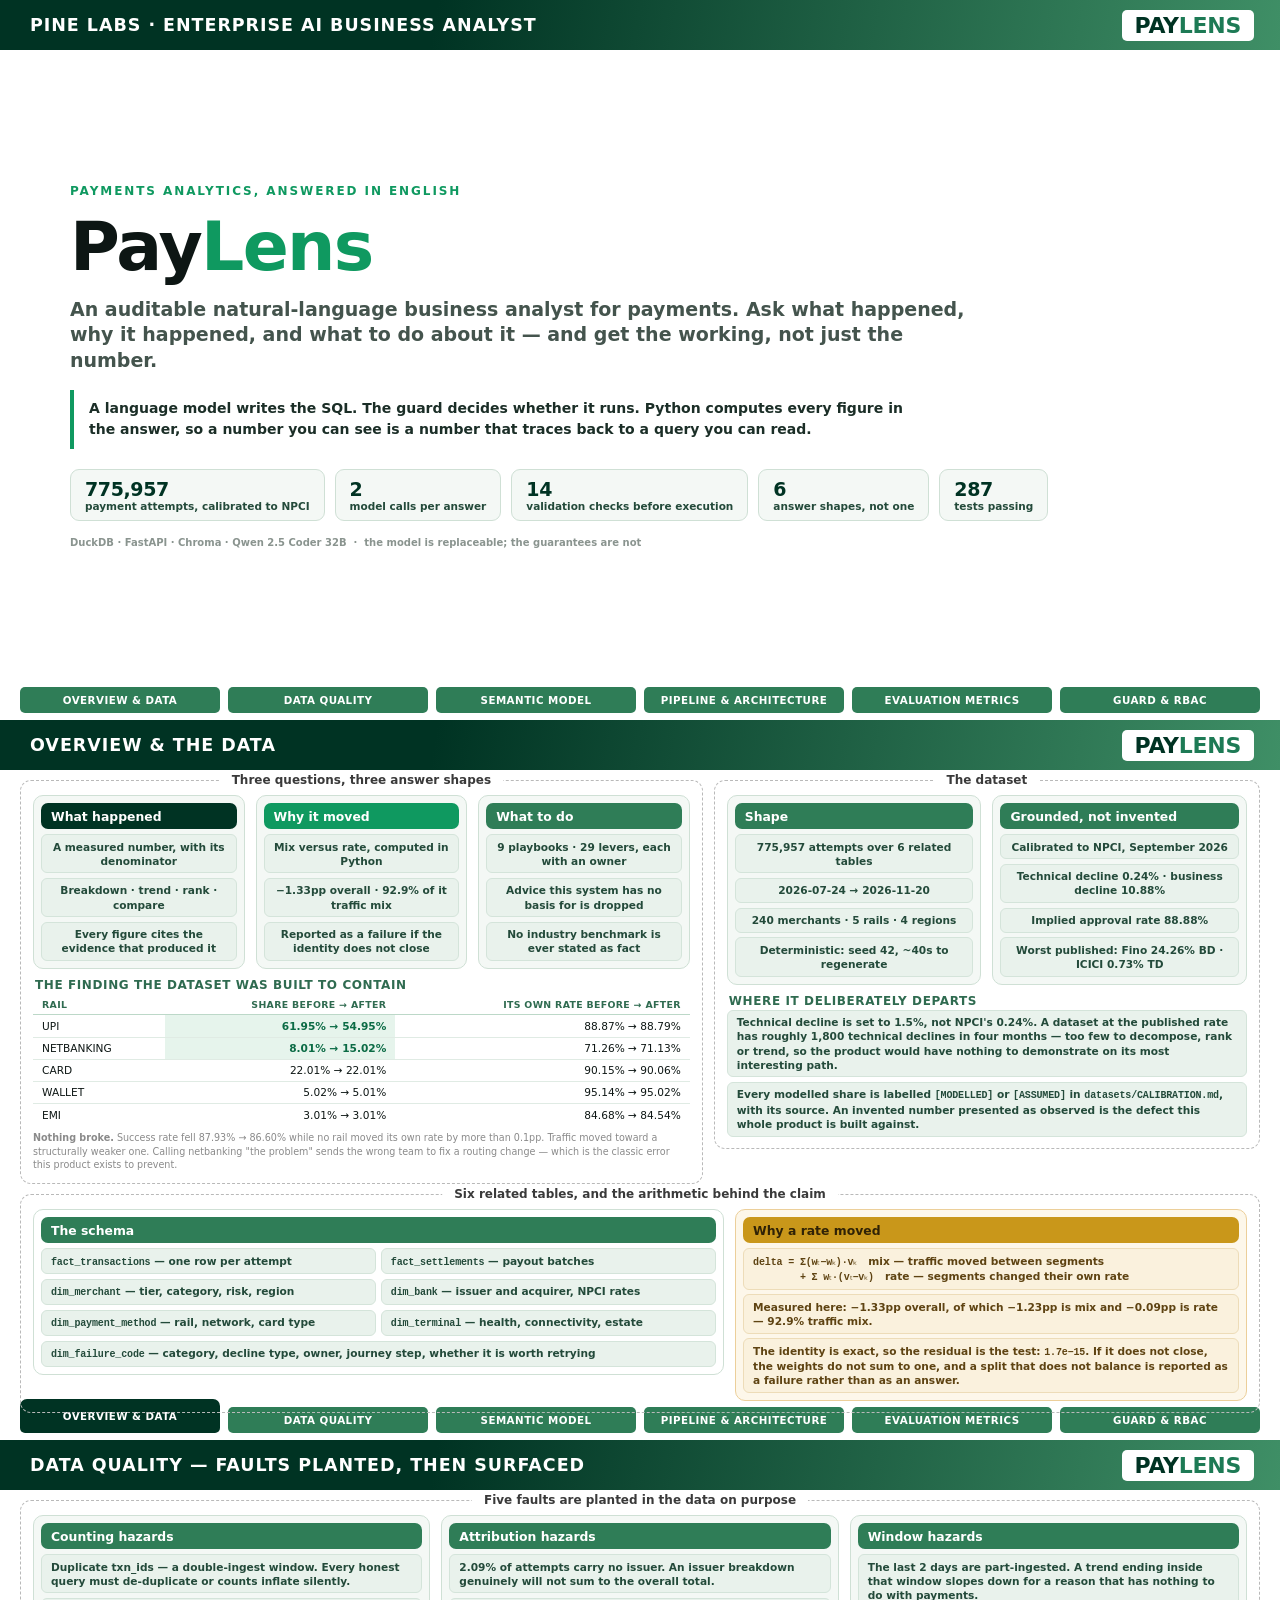
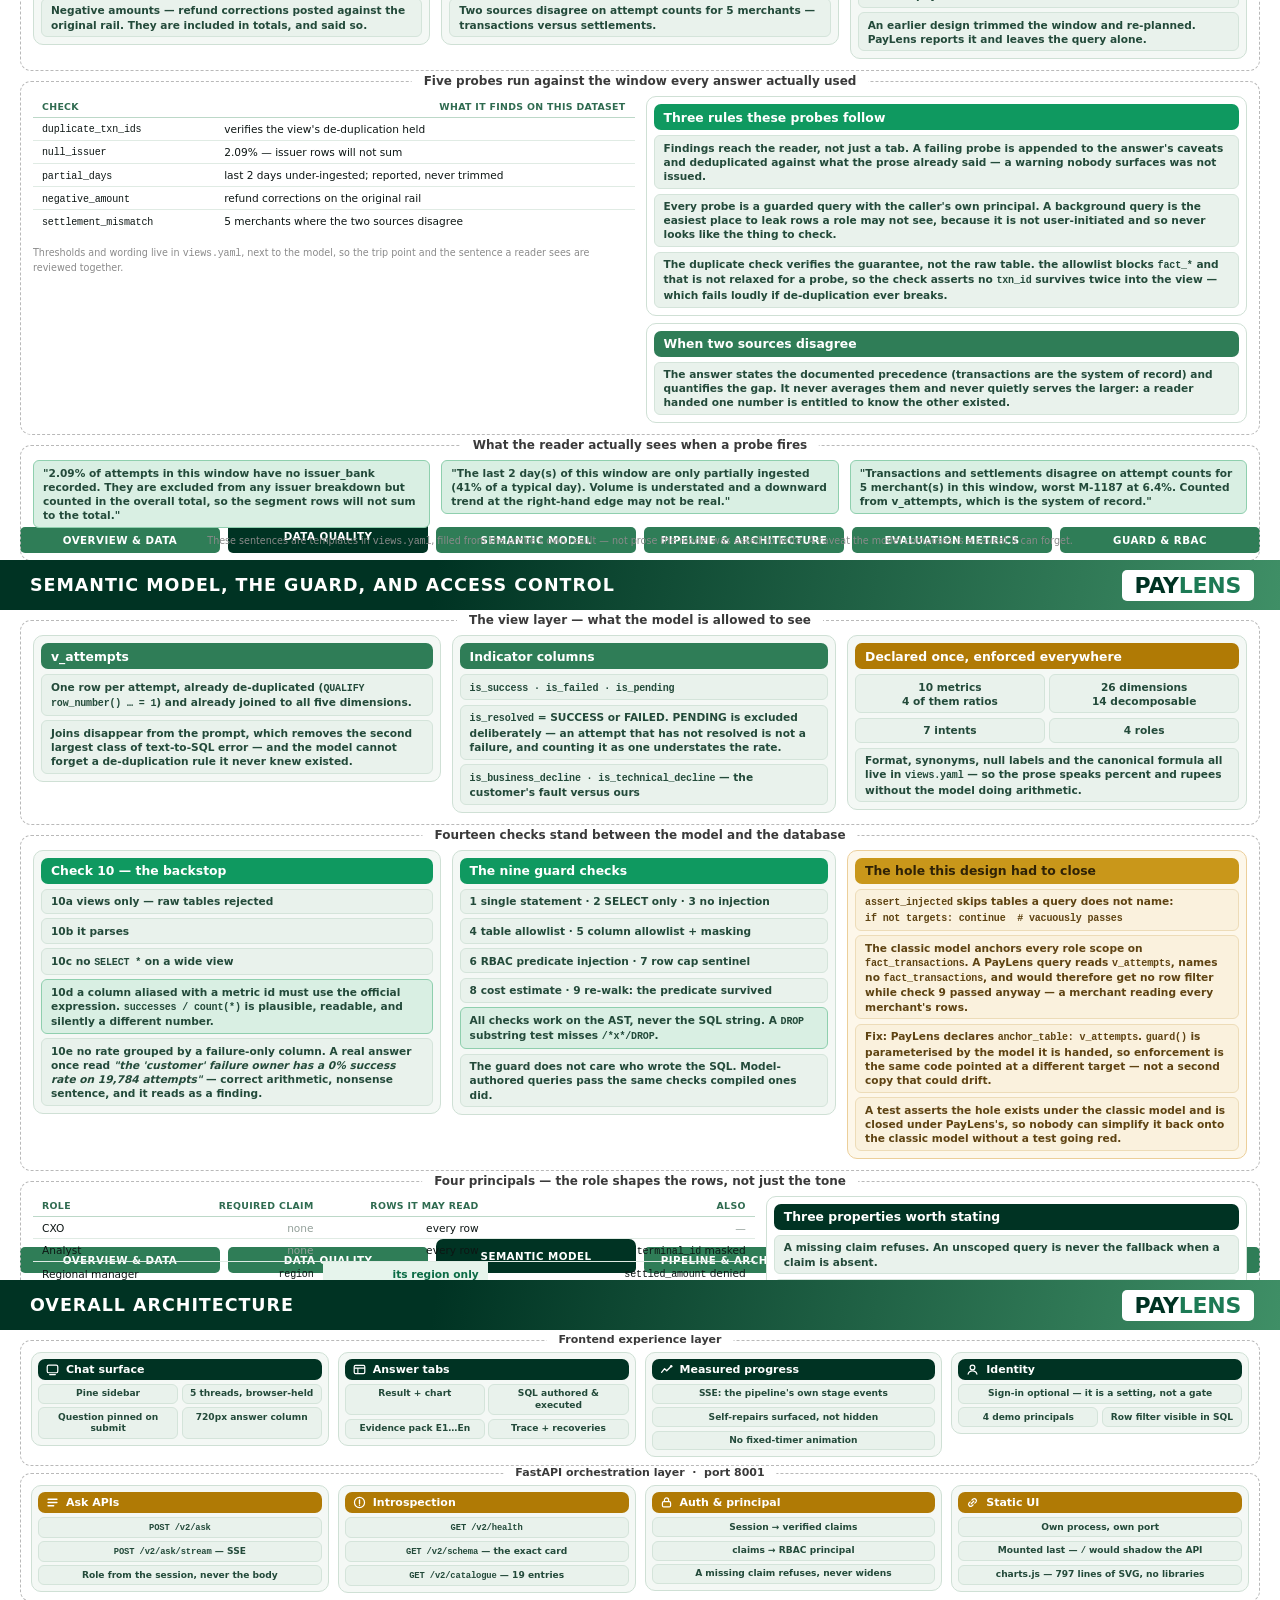
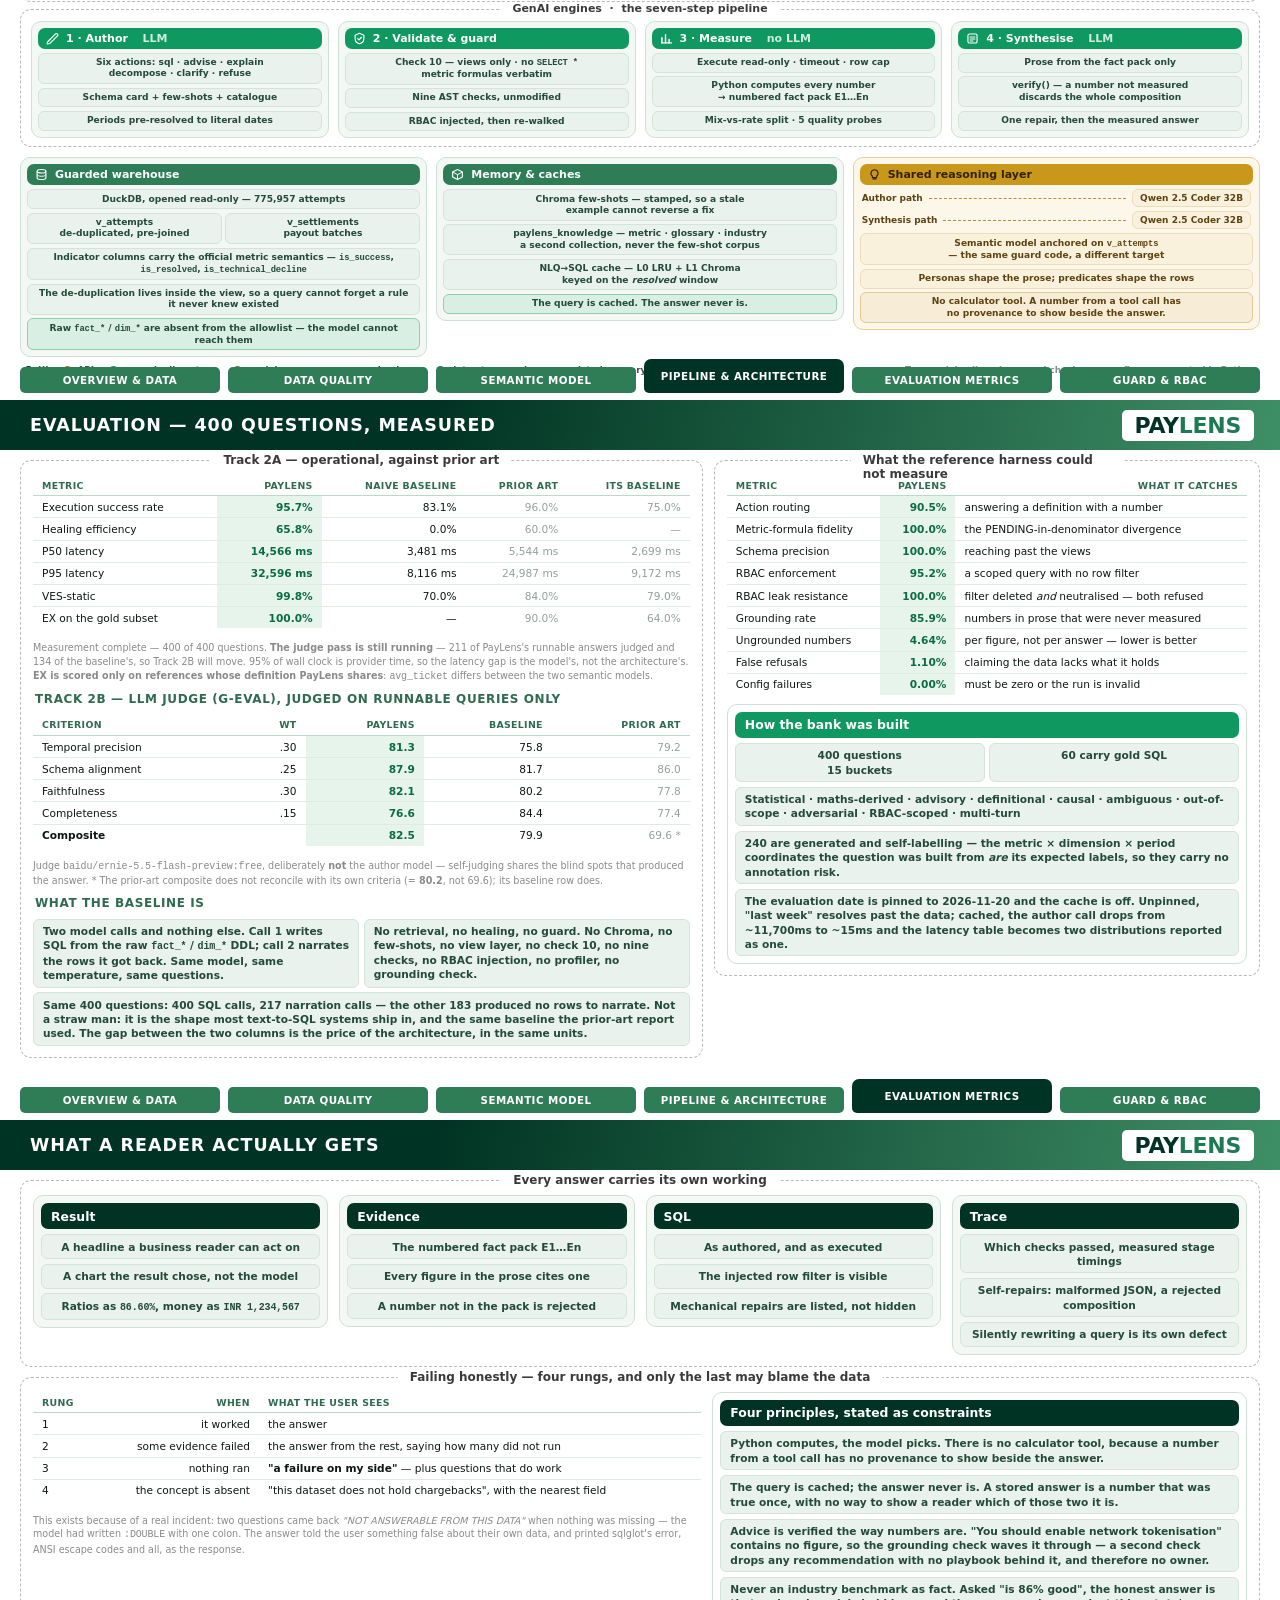
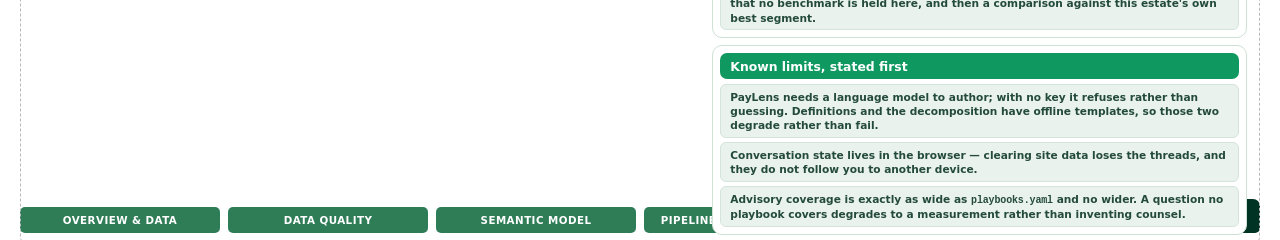
==== docs/paylens-deck.html @ e9bf4fc5 "PayLens: LLM-authored SQL over guarded views Replaces the compiled-plan engine with a pipeline where" ====
<!doctype html>
<html lang="en">
<head>
<meta charset="utf-8">
<title>PayLens</title>
<style>
@page { size: 13.333in 7.5in; margin: 0; }
/* Pine Labs house colours, taken from the product's own stylesheet:
   Pine Green #003323 and Mint #50D387 are the brand, everything else is paper.
   The amber stays as the one off-hue, exactly as it was, because the API tier
   and the reasoning layer need to read as different kinds of thing. */
:root{
  --ink:#0d1614; --hdr1:#003323; --hdr2:#3f8f66; --brand:#003323;
  --ui:#003323; --api:#b07a05; --stage:#0f9960; --model:#8a6a3d; --store:#2f7d57;
  --cardbg:#f4f8f5; --pillbg:#e9f2ec; --pillbg2:#faf1dd;
  --pine:#003323; --mint:#50d387; --deep:#0b6b45;
}
*{ box-sizing:border-box; margin:0; padding:0; }
body{ font-family:"Segoe UI Variable Display","Segoe UI",system-ui,
      "Helvetica Neue",Arial,sans-serif; color:var(--ink); background:#fff;
      -webkit-print-color-adjust:exact; print-color-adjust:exact; }
.page{ width:1280px; height:720px; overflow:hidden; position:relative;
       display:flex; flex-direction:column; page-break-after:always; }
.page:last-child{ page-break-after:auto; }

header{ height:50px; flex:0 0 50px; display:flex; align-items:center;
        justify-content:space-between; padding:0 26px 0 30px;
        background:linear-gradient(100deg,var(--hdr1) 0%,var(--hdr1) 34%,var(--hdr2) 100%); }
header h1{ font-size:17.5px; font-weight:800; letter-spacing:.055em; color:#fff;
           text-transform:uppercase; }
.brand{ font-size:22px; font-weight:900; letter-spacing:-.012em; color:var(--brand);
        background:#fff; padding:3px 13px; border-radius:5px; }
.brand em{ font-style:normal; color:#1d7a55; }

main{ flex:1; min-height:0; padding:10px 20px 0; display:flex;
      flex-direction:column; gap:7px; }
.layer{ position:relative; border:1.4px dashed #b9b9b9; border-radius:11px;
        padding:11px 10px 8px; }
.layer > .label{ position:absolute; top:-8px; left:50%; transform:translateX(-50%);
  background:#fff; padding:0 12px; font-size:11px; font-weight:700; color:#3a3a3a; }
/* Cards hug their content. Without this they stretch to the tallest cell in
   the row, which left every page with a tall bordered box holding a few lines
   of text at the top and a large empty region beneath. */
.row{ display:grid; gap:9px; align-items:start; }
.r2{ grid-template-columns:1fr 1fr; } .r3{ grid-template-columns:repeat(3,1fr); }
.r4{ grid-template-columns:repeat(4,1fr); }
.r3a{ grid-template-columns:1.06fr 1fr 1.04fr; }
.r21{ grid-template-columns:1.25fr 1fr; }
.grow{ flex:1; }

.card{ border:1.3px solid #cfe0d5; border-radius:10px; background:var(--cardbg);
       padding:6px; display:flex; flex-direction:column; gap:4px; }
.card.reason{ border-color:#eccf9a; background:#fdf7ea; }
.card.plain{ background:#fff; }
.head{ display:flex; align-items:center; gap:7px; background:var(--ui); color:#fff;
       border-radius:7px; padding:4px 8px; font-size:11px; font-weight:750; }
.head.api{ background:var(--api); color:#fff; }
.head.stage{ background:var(--stage); }
.head.store{ background:var(--store); color:#fff; }
.head.reason{ background:#c9971a; color:#2f2206; }
.head.pine{ background:var(--pine); }
.pills{ display:grid; gap:3.5px; }
.p1{ grid-template-columns:1fr; } .p2{ grid-template-columns:1fr 1fr; }
.pill{ background:var(--pillbg); border:1px solid #d4e4da; border-radius:6px;
       padding:3.2px 7px; font-size:9.1px; line-height:1.26; font-weight:560;
       color:#234a3a; text-align:center; display:block; }
.card.reason .pill{ background:var(--pillbg2); border-color:#eddcb8; color:#5e4312; }
.pill.wide{ grid-column:1 / -1; }
.pill.hot{ background:#d9efe3; border-color:#8fcfae; }
.pill.l{ text-align:left; }
.mono{ font-family:"Cascadia Mono",Consolas,"Courier New",monospace;
       font-size:8.8px; letter-spacing:-.015em; }

table{ width:100%; border-collapse:collapse; font-size:9.3px; }
th,td{ padding:3.4px 7px; text-align:right; border-bottom:1px solid #e0ebe4; }
th:first-child,td:first-child{ text-align:left; }
thead th{ font-size:8.6px; font-weight:800; letter-spacing:.035em;
          text-transform:uppercase; color:#2f6b50; border-bottom:1.4px solid #bcd8c8; }
tbody tr:last-child td{ border-bottom:none; }
td.me{ font-weight:800; color:var(--deep); background:#e6f4ec; }
td.dim{ color:#93a09a; }
.tbl-note{ font-size:8.4px; color:#8a8a8a; padding-top:4px; line-height:1.35; }

.legend{ display:flex; align-items:center; gap:15px; padding:1px 4px 0;
         font-size:8.8px; color:#4a4a4a; font-weight:620; }
.legend span{ display:flex; align-items:center; gap:5px; }
.dot{ width:9px; height:9px; border-radius:50%; flex:0 0 auto; }
nav{ flex:0 0 38px; display:grid; grid-template-columns:repeat(6,1fr); gap:8px;
     padding:4px 20px 7px; align-items:end; }
.tab{ background:#2f7d57; color:#fff; text-align:center; border-radius:5px;
      padding:7px 2px; font-size:10.3px; font-weight:800; letter-spacing:.045em; }
.tab.on{ background:var(--pine); padding:11px 2px; border-radius:7px 7px 5px 5px; }
.route{ display:flex; align-items:center; gap:6px; font-size:9px; color:#5e4312;
        font-weight:650; padding:0 2px; }
.route .dash{ flex:1; border-top:1.6px dashed #c08a3c; height:0; }
.route .dest{ background:var(--pillbg2); border:1px solid #eddcb8; border-radius:6px;
              padding:3px 7px; font-weight:750; }

/* title page */
.cover{ flex:1; display:flex; flex-direction:column; justify-content:center;
        padding:0 70px; gap:16px; }
.cover .kicker{ font-size:12px; font-weight:800; letter-spacing:.16em;
                color:var(--stage); text-transform:uppercase; }
.cover h2{ font-size:68px; font-weight:900; letter-spacing:-.025em; line-height:.98; }
.cover h2 em{ font-style:normal; color:var(--stage); }
.cover .sub{ font-size:19px; font-weight:600; color:#44544d; max-width:900px;
             line-height:1.35; }
.thesis{ border-left:4px solid var(--stage); padding:8px 0 8px 15px;
         font-size:14px; line-height:1.55; font-weight:600; color:#1b2e27;
         max-width:860px; }
.chips{ display:flex; gap:10px; flex-wrap:wrap; margin-top:4px; }
.chip{ background:var(--cardbg); border:1.3px solid #cfe0d5; border-radius:9px;
       padding:8px 14px; font-size:10.5px; font-weight:650; color:#234a3a; }
.chip b{ display:block; font-size:19px; font-weight:900; color:var(--pine);
         letter-spacing:-.02em; }
.cover .foot{ font-size:10px; color:#8a948f; font-weight:600; }
/* Pages with room: larger type, same grammar. */
.loose .pill{ font-size:10.6px; line-height:1.34; padding:4.5px 9px; }
.loose .mono{ font-size:10px; }
.loose .head{ font-size:12.4px; padding:5.5px 10px; }
.loose .pills{ gap:4.5px; }
.loose .card{ padding:7px; gap:5px; }
.loose table{ font-size:10.6px; }
.loose th,.loose td{ padding:4.6px 9px; }
.loose thead th{ font-size:9.4px; }
.loose .tbl-note{ font-size:9.6px; line-height:1.42; padding-top:6px; }
.loose .layer{ padding:14px 12px 11px; }
.loose .layer > .label{ font-size:12px; }
.loose .row{ gap:11px; }
.loose main{ gap:10px; }
.loose h3.sec{ font-size:12px; }
.loose .route{ font-size:10.4px; }

h3.sec{ font-size:11px; font-weight:800; letter-spacing:.05em; color:#2f6b50;
        text-transform:uppercase; padding:1px 2px 2px; }
.kv{ font-size:9.3px; line-height:1.5; color:#234a3a; }
.kv b{ color:#b02a30; }
</style>
</head>
<body>
<section class="page loose">
<header><h1>Pine Labs · Enterprise AI Business Analyst</h1><div class="brand">PAY<em>LENS</em></div></header>
<div class="cover">
  <div class="kicker">Payments analytics, answered in English</div>
  <h2>Pay<em>Lens</em></h2>
  <div class="sub">An auditable natural-language business analyst for payments.
    Ask what happened, why it happened, and what to do about it — and get the
    working, not just the number.</div>
  <div class="thesis">A language model writes the SQL. The guard decides whether
    it runs. Python computes every figure in the answer, so a number you can see
    is a number that traces back to a query you can read.</div>
  <div class="chips">
    <div class="chip"><b>775,957</b>payment attempts, calibrated to NPCI</div>
    <div class="chip"><b>2</b>model calls per answer</div>
    <div class="chip"><b>14</b>validation checks before execution</div>
    <div class="chip"><b>6</b>answer shapes, not one</div>
    <div class="chip"><b>287</b>tests passing</div>
  </div>
  <div class="foot">DuckDB · FastAPI · Chroma · Qwen 2.5 Coder 32B &nbsp;·&nbsp;
    the model is replaceable; the guarantees are not</div>
</div>
<nav><div class="tab">OVERVIEW &amp; DATA</div><div class="tab">DATA QUALITY</div><div class="tab">SEMANTIC MODEL</div><div class="tab">PIPELINE &amp; ARCHITECTURE</div><div class="tab">EVALUATION METRICS</div><div class="tab">GUARD &amp; RBAC</div></nav>
</section>
<section class="page loose">
<header><h1>Overview &amp; the data</h1><div class="brand">PAY<em>LENS</em></div></header>
<main>
  <div class="row r21">
    <section class="layer" >
      <div class="label">Three questions, three answer shapes</div>
      <div class="row r3" style="margin-bottom:8px">
        <div class="card"><div class="head">What happened</div>
          <div class="pills p1">
            <div class="pill">A measured number, with its denominator</div>
            <div class="pill">Breakdown · trend · rank · compare</div>
            <div class="pill">Every figure cites the evidence that produced it</div>
          </div></div>
        <div class="card"><div class="head stage">Why it moved</div>
          <div class="pills p1">
            <div class="pill">Mix versus rate, computed in Python</div>
            <div class="pill"><b>&minus;1.33pp overall · 92.9% of it traffic mix</b></div>
            <div class="pill">Reported as a failure if the identity does not close</div>
          </div></div>
        <div class="card"><div class="head store">What to do</div>
          <div class="pills p1">
            <div class="pill">9 playbooks · 29 levers, each with an owner</div>
            <div class="pill">Advice this system has no basis for is dropped</div>
            <div class="pill">No industry benchmark is ever stated as fact</div>
          </div></div>
      </div>
      <h3 class="sec">The finding the dataset was built to contain</h3>
      <table>
        <thead><tr><th>Rail</th><th>Share before &rarr; after</th>
          <th>Its own rate before &rarr; after</th></tr></thead>
        <tbody>
          <tr><td>UPI</td><td class="me">61.95% &rarr; 54.95%</td><td>88.87% &rarr; 88.79%</td></tr>
          <tr><td>NETBANKING</td><td class="me">8.01% &rarr; 15.02%</td><td>71.26% &rarr; 71.13%</td></tr>
          <tr><td>CARD</td><td>22.01% &rarr; 22.01%</td><td>90.15% &rarr; 90.06%</td></tr>
          <tr><td>WALLET</td><td>5.02% &rarr; 5.01%</td><td>95.14% &rarr; 95.02%</td></tr>
          <tr><td>EMI</td><td>3.01% &rarr; 3.01%</td><td>84.68% &rarr; 84.54%</td></tr>
        </tbody>
      </table>
      <div class="tbl-note"><b>Nothing broke.</b> Success rate fell 87.93% &rarr; 86.60%
        while no rail moved its own rate by more than 0.1pp. Traffic moved toward a
        structurally weaker one. Calling netbanking "the problem" sends the wrong
        team to fix a routing change — which is the classic error this product
        exists to prevent.</div>
    </section>

    <section class="layer" >
      <div class="label">The dataset</div>
      <div class="row r2" style="margin-bottom:8px">
        <div class="card"><div class="head store">Shape</div>
          <div class="pills p1">
            <div class="pill"><b>775,957</b> attempts over 6 related tables</div>
            <div class="pill">2026-07-24 &rarr; 2026-11-20</div>
            <div class="pill">240 merchants · 5 rails · 4 regions</div>
            <div class="pill">Deterministic: seed 42, ~40s to regenerate</div>
          </div></div>
        <div class="card"><div class="head store">Grounded, not invented</div>
          <div class="pills p1">
            <div class="pill">Calibrated to <b>NPCI, September 2026</b></div>
            <div class="pill">Technical decline 0.24% · business decline 10.88%</div>
            <div class="pill">Implied approval rate 88.88%</div>
            <div class="pill">Worst published: Fino 24.26% BD · ICICI 0.73% TD</div>
          </div></div>
      </div>
      <h3 class="sec">Where it deliberately departs</h3>
      <div class="pills p1">
        <div class="pill l">Technical decline is set to <b>1.5%</b>, not NPCI's 0.24%.
          A dataset at the published rate has roughly 1,800 technical declines in
          four months — too few to decompose, rank or trend, so the product would
          have nothing to demonstrate on its most interesting path.</div>
        <div class="pill l">Every modelled share is labelled
          <span class="mono">[MODELLED]</span> or <span class="mono">[ASSUMED]</span>
          in <span class="mono">datasets/CALIBRATION.md</span>, with its source.
          An invented number presented as observed is the defect this whole
          product is built against.</div>
      </div>
    </section>
  </div>

  <section class="layer">
    <div class="label">Six related tables, and the arithmetic behind the claim</div>
    <div class="row" style="grid-template-columns:1.35fr 1fr">
      <div class="card plain"><div class="head store">The schema</div>
        <div class="pills p2">
          <div class="pill l"><span class="mono">fact_transactions</span> — one row per attempt</div>
          <div class="pill l"><span class="mono">fact_settlements</span> — payout batches</div>
          <div class="pill l"><span class="mono">dim_merchant</span> — tier, category, risk, region</div>
          <div class="pill l"><span class="mono">dim_bank</span> — issuer and acquirer, NPCI rates</div>
          <div class="pill l"><span class="mono">dim_payment_method</span> — rail, network, card type</div>
          <div class="pill l"><span class="mono">dim_terminal</span> — health, connectivity, estate</div>
          <div class="pill l wide"><span class="mono">dim_failure_code</span> — category, decline type,
            owner, journey step, whether it is worth retrying</div>
        </div></div>
      <div class="card reason"><div class="head reason">Why a rate moved</div>
        <div class="pills p1">
          <div class="pill l"><span class="mono">delta = &Sigma;(w&#8348;&minus;w&#8342;)&middot;v&#8342;</span>
            &nbsp;&nbsp;<b>mix</b> — traffic moved between segments<br>
            <span class="mono">&nbsp;&nbsp;&nbsp;&nbsp;&nbsp;&nbsp;&nbsp;&nbsp;+ &Sigma; w&#8348;&middot;(v&#8348;&minus;v&#8342;)</span>
            &nbsp;&nbsp;<b>rate</b> — segments changed their own rate</div>
          <div class="pill l">Measured here: <b>&minus;1.33pp</b> overall, of which
            <b>&minus;1.23pp is mix</b> and &minus;0.09pp is rate — 92.9% traffic mix.</div>
          <div class="pill l hot">The identity is exact, so the residual is the test:
            <span class="mono">1.7e&minus;15</span>. If it does not close, the weights
            do not sum to one, and a split that does not balance is reported as a
            failure rather than as an answer.</div>
        </div></div>
    </div>
  </section>
</main>
<nav><div class="tab on">OVERVIEW &amp; DATA</div><div class="tab">DATA QUALITY</div><div class="tab">SEMANTIC MODEL</div><div class="tab">PIPELINE &amp; ARCHITECTURE</div><div class="tab">EVALUATION METRICS</div><div class="tab">GUARD &amp; RBAC</div></nav>
</section>
<section class="page loose">
<header><h1>Data quality — faults planted, then surfaced</h1><div class="brand">PAY<em>LENS</em></div></header>
<main>
  <section class="layer">
    <div class="label">Five faults are planted in the data on purpose</div>
    <div class="row r3">
      <div class="card"><div class="head store">Counting hazards</div>
        <div class="pills p1">
          <div class="pill l"><b>Duplicate txn_ids</b> — a double-ingest window.
            Every honest query must de-duplicate or counts inflate silently.</div>
          <div class="pill l"><b>Negative amounts</b> — refund corrections posted
            against the original rail. They are included in totals, and said so.</div>
        </div></div>
      <div class="card"><div class="head store">Attribution hazards</div>
        <div class="pills p1">
          <div class="pill l"><b>2.09% of attempts carry no issuer.</b> An issuer
            breakdown genuinely will not sum to the overall total.</div>
          <div class="pill l"><b>Two sources disagree</b> on attempt counts for
            5 merchants — transactions versus settlements.</div>
        </div></div>
      <div class="card"><div class="head store">Window hazards</div>
        <div class="pills p1">
          <div class="pill l"><b>The last 2 days are part-ingested.</b> A trend
            ending inside that window slopes down for a reason that has nothing
            to do with payments.</div>
          <div class="pill l">An earlier design trimmed the window and re-planned.
            PayLens reports it and leaves the query alone.</div>
        </div></div>
    </div>
  </section>

  <section class="layer">
    <div class="label">Five probes run against the window every answer actually used</div>
    <div class="row r2">
      <div style="display:flex;flex-direction:column;gap:7px">
        <table>
          <thead><tr><th>Check</th><th>What it finds on this dataset</th></tr></thead>
          <tbody>
            <tr><td><span class="mono">duplicate_txn_ids</span></td>
                <td style="text-align:left">verifies the view's de-duplication held</td></tr>
            <tr><td><span class="mono">null_issuer</span></td>
                <td style="text-align:left">2.09% — issuer rows will not sum</td></tr>
            <tr><td><span class="mono">partial_days</span></td>
                <td style="text-align:left">last 2 days under-ingested; reported, never trimmed</td></tr>
            <tr><td><span class="mono">negative_amount</span></td>
                <td style="text-align:left">refund corrections on the original rail</td></tr>
            <tr><td><span class="mono">settlement_mismatch</span></td>
                <td style="text-align:left">5 merchants where the two sources disagree</td></tr>
          </tbody>
        </table>
        <div class="tbl-note">Thresholds and wording live in
          <span class="mono">views.yaml</span>, next to the model, so the trip point
          and the sentence a reader sees are reviewed together.</div>
      </div>
      <div style="display:flex;flex-direction:column;gap:7px">
        <div class="card plain"><div class="head stage">Three rules these probes follow</div>
          <div class="pills p1">
            <div class="pill l"><b>Findings reach the reader, not just a tab.</b>
              A failing probe is appended to the answer's caveats and deduplicated
              against what the prose already said — a warning nobody surfaces was
              not issued.</div>
            <div class="pill l"><b>Every probe is a guarded query with the caller's
              own principal.</b> A background query is the easiest place to leak
              rows a role may not see, because it is not user-initiated and so
              never looks like the thing to check.</div>
            <div class="pill l"><b>The duplicate check verifies the guarantee, not
              the raw table.</b> the allowlist blocks <span class="mono">fact_*</span>
              and that is not relaxed for a probe, so the check asserts no
              <span class="mono">txn_id</span> survives twice into the view —
              which fails loudly if de-duplication ever breaks.</div>
          </div></div>
        <div class="card plain"><div class="head store">When two sources disagree</div>
          <div class="pills p1">
            <div class="pill l">The answer states the documented precedence
              (transactions are the system of record) and quantifies the gap.
              <b>It never averages them and never quietly serves the larger:</b>
              a reader handed one number is entitled to know the other existed.</div>
          </div></div>
      </div>
    </div>
  </section>

  <section class="layer">
    <div class="label">What the reader actually sees when a probe fires</div>
    <div class="row r3">
      <div class="pill l hot">"<b>2.09% of attempts in this window have no issuer_bank
        recorded.</b> They are excluded from any issuer breakdown but counted in the
        overall total, so the segment rows will not sum to the total."</div>
      <div class="pill l hot">"<b>The last 2 day(s) of this window are only partially
        ingested</b> (41% of a typical day). Volume is understated and a downward
        trend at the right-hand edge may not be real."</div>
      <div class="pill l hot">"<b>Transactions and settlements disagree on attempt
        counts for 5 merchant(s)</b> in this window, worst M-1187 at 6.4%. Counted
        from v_attempts, which is the system of record."</div>
    </div>
    <div class="tbl-note" style="text-align:center">These sentences are templates in
      <span class="mono">views.yaml</span>, filled from the probe's own result — not
      prose the model was asked to write. A caveat the model composes is a caveat it
      can forget.</div>
  </section>
</main>
<nav><div class="tab">OVERVIEW &amp; DATA</div><div class="tab on">DATA QUALITY</div><div class="tab">SEMANTIC MODEL</div><div class="tab">PIPELINE &amp; ARCHITECTURE</div><div class="tab">EVALUATION METRICS</div><div class="tab">GUARD &amp; RBAC</div></nav>
</section>
<section class="page loose">
<header><h1>Semantic model, the guard, and access control</h1><div class="brand">PAY<em>LENS</em></div></header>
<main>
  <section class="layer">
    <div class="label">The view layer — what the model is allowed to see</div>
    <div class="row r3a">
      <div class="card"><div class="head store">v_attempts</div>
        <div class="pills p1">
          <div class="pill l">One row per attempt, <b>already de-duplicated</b>
            (<span class="mono">QUALIFY row_number() … = 1</span>) and
            <b>already joined</b> to all five dimensions.</div>
          <div class="pill l">Joins disappear from the prompt, which removes the
            second largest class of text-to-SQL error — and the model cannot
            forget a de-duplication rule it never knew existed.</div>
        </div></div>
      <div class="card"><div class="head store">Indicator columns</div>
        <div class="pills p1">
          <div class="pill l"><span class="mono">is_success · is_failed · is_pending</span></div>
          <div class="pill l"><span class="mono">is_resolved</span> = SUCCESS or FAILED.
            <b>PENDING is excluded deliberately</b> — an attempt that has not
            resolved is not a failure, and counting it as one understates the rate.</div>
          <div class="pill l"><span class="mono">is_business_decline · is_technical_decline</span>
            — the customer's fault versus ours</div>
        </div></div>
      <div class="card"><div class="head api">Declared once, enforced everywhere</div>
        <div class="pills p2">
          <div class="pill"><b>10</b> metrics<br>4 of them ratios</div>
          <div class="pill"><b>26</b> dimensions<br>14 decomposable</div>
          <div class="pill"><b>7</b> intents</div>
          <div class="pill"><b>4</b> roles</div>
          <div class="pill wide l">Format, synonyms, null labels and the canonical
            formula all live in <span class="mono">views.yaml</span> — so the prose
            speaks percent and rupees without the model doing arithmetic.</div>
        </div></div>
    </div>
  </section>

  <section class="layer">
    <div class="label">Fourteen checks stand between the model and the database</div>
    <div class="row r3a">
      <div class="card"><div class="head stage">Check 10 — the backstop</div>
        <div class="pills p1">
          <div class="pill l"><b>10a</b> views only — raw tables rejected</div>
          <div class="pill l"><b>10b</b> it parses</div>
          <div class="pill l"><b>10c</b> no <span class="mono">SELECT *</span> on a wide view</div>
          <div class="pill l hot"><b>10d</b> a column aliased with a metric id must use
            the official expression. <span class="mono">successes / count(*)</span>
            is plausible, readable, and silently a different number.</div>
          <div class="pill l"><b>10e</b> no rate grouped by a failure-only column.
            A real answer once read <i>"the 'customer' failure owner has a 0% success
            rate on 19,784 attempts"</i> — correct arithmetic, nonsense sentence,
            and it reads as a finding.</div>
        </div></div>

      <div class="card"><div class="head stage">The nine guard checks</div>
        <div class="pills p1">
          <div class="pill l">1 single statement · 2 SELECT only · 3 no injection</div>
          <div class="pill l">4 table allowlist · 5 column allowlist + masking</div>
          <div class="pill l">6 <b>RBAC predicate injection</b> · 7 row cap sentinel</div>
          <div class="pill l">8 cost estimate · 9 <b>re-walk: the predicate survived</b></div>
          <div class="pill l hot">All checks work on the AST, never the SQL string.
            A <span class="mono">DROP</span> substring test misses
            <span class="mono">/*x*/DROP</span>.</div>
          <div class="pill l"><b>The guard does not care who wrote the SQL.</b>
            Model-authored queries pass the same checks compiled ones did.</div>
        </div></div>

      <div class="card reason"><div class="head reason">The hole this design had to close</div>
        <div class="pills p1">
          <div class="pill l"><span class="mono">assert_injected</span> skips tables a
            query does not name:<br>
            <span class="mono">if not targets: continue &nbsp;# vacuously passes</span></div>
          <div class="pill l">The classic model anchors every role scope on
            <span class="mono">fact_transactions</span>. A PayLens query reads
            <span class="mono">v_attempts</span>, names no
            <span class="mono">fact_transactions</span>, and would therefore get
            <b>no row filter while check 9 passed anyway</b> — a merchant reading
            every merchant's rows.</div>
          <div class="pill l"><b>Fix:</b> PayLens declares
            <span class="mono">anchor_table: v_attempts</span>.
            <span class="mono">guard()</span> is parameterised by the model it is
            handed, so enforcement is the same code pointed at a different target —
            not a second copy that could drift.</div>
          <div class="pill l hot">A test asserts the hole <b>exists</b> under the
            classic model and is <b>closed</b> under PayLens's, so nobody can
            simplify it back onto the classic model without a test going red.</div>
        </div></div>
    </div>
  </section>

  <section class="layer">
    <div class="label">Four principals — the role shapes the rows, not just the tone</div>
    <div class="row" style="grid-template-columns:1.5fr 1fr">
      <table>
        <thead><tr><th>Role</th><th>Required claim</th><th>Rows it may read</th>
          <th>Also</th></tr></thead>
        <tbody>
          <tr><td>CXO</td><td class="dim">none</td><td>every row</td><td class="dim">—</td></tr>
          <tr><td>Analyst</td><td class="dim">none</td><td>every row</td>
              <td><span class="mono">terminal_id</span> masked</td></tr>
          <tr><td>Regional manager</td><td><span class="mono">region</span></td>
              <td class="me">its region only</td>
              <td><span class="mono">settled_amount</span> denied</td></tr>
          <tr><td>Merchant user</td><td><span class="mono">merchant_id</span></td>
              <td class="me">one merchant only</td>
              <td><span class="mono">merchant_name</span>, <span class="mono">terminal_id</span> masked</td></tr>
        </tbody>
      </table>
      <div class="card plain"><div class="head pine">Three properties worth stating</div>
        <div class="pills p1">
          <div class="pill l"><b>A missing claim refuses.</b> An unscoped query is
            never the fallback when a claim is absent.</div>
          <div class="pill l"><b>The filter is injected after the model writes.</b>
            The prompt tells it not to add an access-control filter of its own —
            a filter the question asks for is the model's to write, a filter the
            viewer's permissions require is not.</div>
          <div class="pill l"><b>Measured, not asserted.</b> The evaluation strips
            the predicate from each scoped query and neutralises it with
            <span class="mono">OR 1 = 1</span>; check 9 must refuse both.</div>
        </div></div>
    </div>
  </section>
</main>
<nav><div class="tab">OVERVIEW &amp; DATA</div><div class="tab">DATA QUALITY</div><div class="tab on">SEMANTIC MODEL</div><div class="tab">PIPELINE &amp; ARCHITECTURE</div><div class="tab">EVALUATION METRICS</div><div class="tab">GUARD &amp; RBAC</div></nav>
</section>
<section class="page">

<header>
  <h1>Overall Architecture</h1>
  <div class="brand">PAY<em>LENS</em></div>
</header>

<main>

  <!-- ── frontend ──────────────────────────────────────────────────── -->
  <section class="layer">
    <div class="label">Frontend experience layer</div>
    <div class="row r4">

      <div class="card">
        <div class="head">
          <svg width="13" height="13" viewBox="0 0 16 16" fill="none"><rect x="1.5" y="2.5" width="13" height="9.5" rx="2" stroke="#fff" stroke-width="1.5"/><path d="M4.5 14.2h7" stroke="#fff" stroke-width="1.5" stroke-linecap="round"/></svg>
          Chat surface
        </div>
        <div class="pills p2">
          <div class="pill">Pine sidebar</div>
          <div class="pill">5 threads, browser-held</div>
          <div class="pill">Question pinned on submit</div>
          <div class="pill">720px answer column</div>
        </div>
      </div>

      <div class="card">
        <div class="head">
          <svg width="13" height="13" viewBox="0 0 16 16" fill="none"><rect x="1.5" y="3" width="13" height="10" rx="1.6" stroke="#fff" stroke-width="1.5"/><path d="M1.5 6.3h13M6 6.3V13" stroke="#fff" stroke-width="1.3"/></svg>
          Answer tabs
        </div>
        <div class="pills p2">
          <div class="pill">Result + chart</div>
          <div class="pill">SQL authored &amp; executed</div>
          <div class="pill">Evidence pack E1…En</div>
          <div class="pill">Trace + recoveries</div>
        </div>
      </div>

      <div class="card">
        <div class="head">
          <svg width="13" height="13" viewBox="0 0 16 16" fill="none"><path d="M2 11.5 5.6 7l2.7 2.6L13.8 4" stroke="#fff" stroke-width="1.6" stroke-linecap="round" stroke-linejoin="round"/><circle cx="13.8" cy="4" r="1.5" fill="#fff"/></svg>
          Measured progress
        </div>
        <div class="pills p1">
          <div class="pill">SSE: the pipeline's own stage events</div>
          <div class="pill">Self-repairs surfaced, not hidden</div>
          <div class="pill">No fixed-timer animation</div>
        </div>
      </div>

      <div class="card">
        <div class="head">
          <svg width="13" height="13" viewBox="0 0 16 16" fill="none"><circle cx="8" cy="5.4" r="2.9" stroke="#fff" stroke-width="1.5"/><path d="M2.6 13.6c.7-2.7 2.8-4 5.4-4s4.7 1.3 5.4 4" stroke="#fff" stroke-width="1.5" stroke-linecap="round"/></svg>
          Identity
        </div>
        <div class="pills p2">
          <div class="pill wide">Sign-in optional — it is a setting, not a gate</div>
          <div class="pill">4 demo principals</div>
          <div class="pill">Row filter visible in SQL</div>
        </div>
      </div>

    </div>
  </section>

  <!-- ── API ───────────────────────────────────────────────────────── -->
  <section class="layer">
    <div class="label">FastAPI orchestration layer &nbsp;·&nbsp; port 8001</div>
    <div class="row r4">

      <div class="card">
        <div class="head api">
          <svg width="13" height="13" viewBox="0 0 16 16" fill="none"><path d="M2.5 4h11M2.5 8h11M2.5 12h7" stroke="#fff" stroke-width="1.6" stroke-linecap="round"/></svg>
          Ask APIs
        </div>
        <div class="pills p1">
          <div class="pill"><span class="mono">POST /v2/ask</span></div>
          <div class="pill"><span class="mono">POST /v2/ask/stream</span> — SSE</div>
          <div class="pill">Role from the session, never the body</div>
        </div>
      </div>

      <div class="card">
        <div class="head api">
          <svg width="13" height="13" viewBox="0 0 16 16" fill="none"><circle cx="8" cy="8" r="6.2" stroke="#fff" stroke-width="1.5"/><path d="M8 4.8v4.4M8 11.3v.1" stroke="#fff" stroke-width="1.7" stroke-linecap="round"/></svg>
          Introspection
        </div>
        <div class="pills p1">
          <div class="pill"><span class="mono">GET /v2/health</span></div>
          <div class="pill"><span class="mono">GET /v2/schema</span> — the exact card</div>
          <div class="pill"><span class="mono">GET /v2/catalogue</span> — 19 entries</div>
        </div>
      </div>

      <div class="card">
        <div class="head api">
          <svg width="13" height="13" viewBox="0 0 16 16" fill="none"><rect x="3" y="7" width="10" height="6.5" rx="1.5" stroke="#fff" stroke-width="1.5"/><path d="M5.4 7V5a2.6 2.6 0 0 1 5.2 0v2" stroke="#fff" stroke-width="1.5"/></svg>
          Auth &amp; principal
        </div>
        <div class="pills p1">
          <div class="pill">Session → verified claims</div>
          <div class="pill">claims → RBAC principal</div>
          <div class="pill">A missing claim refuses, never widens</div>
        </div>
      </div>

      <div class="card">
        <div class="head api">
          <svg width="13" height="13" viewBox="0 0 16 16" fill="none"><path d="M6.4 9.6 9.6 6.4M5.2 7.2 3.6 8.8a2.6 2.6 0 0 0 3.6 3.6l1.6-1.6M10.8 8.8l1.6-1.6a2.6 2.6 0 0 0-3.6-3.6L7.2 5.2" stroke="#fff" stroke-width="1.5" stroke-linecap="round"/></svg>
          Static UI
        </div>
        <div class="pills p1">
          <div class="pill">Own process, own port</div>
          <div class="pill">Mounted last — <span class="mono">/</span> would shadow the API</div>
          <div class="pill">charts.js — 797 lines of SVG, no libraries</div>
        </div>
      </div>

    </div>
  </section>

  <!-- ── engines ───────────────────────────────────────────────────── -->
  <section class="layer">
    <div class="label">GenAI engines &nbsp;·&nbsp; the seven-step pipeline</div>
    <div class="row r4">

      <div class="card">
        <div class="head stage">
          <svg width="13" height="13" viewBox="0 0 16 16" fill="none"><path d="M3 13 12.3 3.7a1.7 1.7 0 0 1 2.4 2.4L5.4 15.4 2 16l.6-3Z" transform="translate(-.6 -1.3)" stroke="#fff" stroke-width="1.4" stroke-linejoin="round"/></svg>
          1 · Author &nbsp;<span style="opacity:.8">LLM</span>
        </div>
        <div class="pills p1">
          <div class="pill"><b>Six actions:</b> sql · advise · explain<br>decompose · clarify · refuse</div>
          <div class="pill">Schema card + few-shots + catalogue</div>
          <div class="pill">Periods pre-resolved to literal dates</div>
        </div>
      </div>

      <div class="card">
        <div class="head stage">
          <svg width="13" height="13" viewBox="0 0 16 16" fill="none"><path d="M8 1.6 13.4 4v4c0 3.3-2.3 5.6-5.4 6.4C4.9 13.6 2.6 11.3 2.6 8V4L8 1.6Z" stroke="#fff" stroke-width="1.4" stroke-linejoin="round"/><path d="M5.8 8.1 7.4 9.7l3-3.2" stroke="#fff" stroke-width="1.5" stroke-linecap="round" stroke-linejoin="round"/></svg>
          2 · Validate &amp; guard
        </div>
        <div class="pills p1">
          <div class="pill"><b>Check 10</b> — views only · no <span class="mono">SELECT *</span><br>metric formulas verbatim</div>
          <div class="pill"><b>Nine AST checks</b>, unmodified</div>
          <div class="pill">RBAC injected, then re-walked</div>
        </div>
      </div>

      <div class="card">
        <div class="head stage">
          <svg width="13" height="13" viewBox="0 0 16 16" fill="none"><path d="M2.4 13.4V7.2M6.8 13.4V3.4M11.2 13.4V9.2" stroke="#fff" stroke-width="1.8" stroke-linecap="round"/><path d="M14.2 13.4h-12" stroke="#fff" stroke-width="1.4" stroke-linecap="round"/></svg>
          3 · Measure &nbsp;<span style="opacity:.8">no LLM</span>
        </div>
        <div class="pills p1">
          <div class="pill">Execute read-only · timeout · row cap</div>
          <div class="pill"><b>Python computes every number</b><br>→ numbered fact pack E1…En</div>
          <div class="pill">Mix-vs-rate split · 5 quality probes</div>
        </div>
      </div>

      <div class="card">
        <div class="head stage">
          <svg width="13" height="13" viewBox="0 0 16 16" fill="none"><rect x="2.4" y="2.4" width="11.2" height="11.2" rx="2" stroke="#fff" stroke-width="1.4"/><path d="M5 6.2h6M5 8.6h6M5 11h3.6" stroke="#fff" stroke-width="1.3" stroke-linecap="round"/></svg>
          4 · Synthesise &nbsp;<span style="opacity:.8">LLM</span>
        </div>
        <div class="pills p1">
          <div class="pill">Prose from the fact pack only</div>
          <div class="pill"><b>verify()</b> — a number not measured<br>discards the whole composition</div>
          <div class="pill">One repair, then the measured answer</div>
        </div>
      </div>

    </div>
  </section>

  <!-- ── data & reasoning ──────────────────────────────────────────── -->
  <section class="layer" style="border-style:none; padding:3px 0 0;">
    <div class="row r3">

      <div class="card store">
        <div class="head store">
          <svg width="13" height="13" viewBox="0 0 16 16" fill="none"><ellipse cx="8" cy="4" rx="5.4" ry="2.2" stroke="#fff" stroke-width="1.4"/><path d="M2.6 4v8c0 1.2 2.4 2.2 5.4 2.2s5.4-1 5.4-2.2V4" stroke="#fff" stroke-width="1.4"/><path d="M2.6 8c0 1.2 2.4 2.2 5.4 2.2s5.4-1 5.4-2.2" stroke="#fff" stroke-width="1.2"/></svg>
          Guarded warehouse
        </div>
        <div class="pills p2">
          <div class="pill wide"><b>DuckDB, opened read-only</b> — 775,957 attempts</div>
          <div class="pill"><b>v_attempts</b><br>de-duplicated, pre-joined</div>
          <div class="pill"><b>v_settlements</b><br>payout batches</div>
          <div class="pill wide">Indicator columns carry the official metric semantics —
            <span class="mono">is_success</span>, <span class="mono">is_resolved</span>, <span class="mono">is_technical_decline</span></div>
          <div class="pill wide">The de-duplication lives inside the view, so a query
            cannot forget a rule it never knew existed</div>
          <div class="pill wide" style="background:#d9efe3;border-color:#8fcfae;">
            Raw <span class="mono">fact_*</span> / <span class="mono">dim_*</span> are absent from the allowlist — the model cannot reach them
          </div>
        </div>
      </div>

      <div class="card store">
        <div class="head store">
          <svg width="13" height="13" viewBox="0 0 16 16" fill="none"><path d="M8 1.8 14 5v6l-6 3.2L2 11V5l6-3.2Z" stroke="#fff" stroke-width="1.4" stroke-linejoin="round"/><path d="M2 5l6 3.2L14 5M8 8.2v6" stroke="#fff" stroke-width="1.2"/></svg>
          Memory &amp; caches
        </div>
        <div class="pills p1">
          <div class="pill"><b>Chroma few-shots</b> — stamped, so a stale<br>example cannot reverse a fix</div>
          <div class="pill"><b>paylens_knowledge</b> — metric · glossary · industry<br>a second collection, never the few-shot corpus</div>
          <div class="pill"><b>NLQ→SQL cache</b> — L0 LRU + L1 Chroma<br>keyed on the <i>resolved</i> window</div>
          <div class="pill" style="background:#d9efe3;border-color:#8fcfae;">
            The query is cached. <b>The answer never is.</b>
          </div>
        </div>
      </div>

      <div class="card reason">
        <div class="head reason">
          <svg width="13" height="13" viewBox="0 0 16 16" fill="none"><path d="M8 2.2a4.4 4.4 0 0 0-2.6 7.9v1.7h5.2V10.1A4.4 4.4 0 0 0 8 2.2Z" stroke="#2f2206" stroke-width="1.4" stroke-linejoin="round"/><path d="M6.2 13.4h3.6" stroke="#2f2206" stroke-width="1.5" stroke-linecap="round"/></svg>
          Shared reasoning layer
        </div>
        <div class="route"><span>Author path</span><span class="dash"></span><span class="dest">Qwen 2.5 Coder 32B</span></div>
        <div class="route"><span>Synthesis path</span><span class="dash"></span><span class="dest">Qwen 2.5 Coder 32B</span></div>
        <div class="pills p1">
          <div class="pill">Semantic model anchored on <span class="mono">v_attempts</span><br>— the same guard code, a different target</div>
          <div class="pill">Personas shape the prose; predicates shape the rows</div>
          <div class="pill" style="background:#f7edd6;border-color:#e2c893;">
            <b>No calculator tool.</b> A number from a tool call has<br>no provenance to show beside the answer.
          </div>
        </div>
      </div>

    </div>
  </section>

  <div class="legend">
    <span><i class="dot" style="background:var(--ui)"></i>UI</span>
    <span><i class="dot" style="background:var(--api)"></i>API</span>
    <span><i class="dot" style="background:var(--stage)"></i>core pipeline stage</span>
    <span><i class="dot" style="background:var(--model)"></i>model, persona, or reasoning layer</span>
    <span><i class="dot" style="background:var(--store)"></i>data store, cache, or persisted memory</span>
    <span style="margin-left:auto;color:#8a8a8a;font-weight:600;">
      Two model calls · nine guard checks · every figure computed in Python
    </span>
  </div>

</main>

<nav>
  <div class="tab">OVERVIEW &amp; DATA</div>
  <div class="tab">DATA QUALITY</div>
  <div class="tab">SEMANTIC MODEL</div>
  <div class="tab on">PIPELINE &amp; ARCHITECTURE</div>
  <div class="tab">EVALUATION METRICS</div>
  <div class="tab">GUARD &amp; RBAC</div>
</nav>

</section>
<section class="page loose">
<header><h1>Evaluation — 400 questions, measured</h1><div class="brand">PAY<em>LENS</em></div></header>
<main>
  <div class="row r21">

    <section class="layer" style="display:flex;flex-direction:column;gap:7px">
      <div class="label">Track 2A — operational, against prior art</div>
      <table>
        <thead><tr><th>Metric</th><th>PayLens</th><th>Naive baseline</th>
          <th>Prior art</th><th>Its baseline</th></tr></thead>
        <tbody>
          <tr><td>Execution success rate</td><td class="me">95.7%</td>
              <td>83.1%</td><td class="dim">96.0%</td>
              <td class="dim">75.0%</td></tr>
          <tr><td>Healing efficiency</td><td class="me">65.8%</td>
              <td>0.0%</td>
              <td class="dim">60.0%</td><td class="dim">—</td></tr>
          <tr><td>P50 latency</td><td class="me">14,566 ms</td>
              <td>3,481 ms</td><td class="dim">5,544 ms</td>
              <td class="dim">2,699 ms</td></tr>
          <tr><td>P95 latency</td><td class="me">32,596 ms</td>
              <td>8,116 ms</td><td class="dim">24,987 ms</td>
              <td class="dim">9,172 ms</td></tr>
          <tr><td>VES-static</td><td class="me">99.8%</td>
              <td>70.0%</td><td class="dim">84.0%</td>
              <td class="dim">79.0%</td></tr>
          <tr><td>EX on the gold subset</td>
              <td class="me">100.0%</td>
              <td>—</td><td class="dim">90.0%</td><td class="dim">64.0%</td></tr>
        </tbody>
      </table>
      <div class="tbl-note">Measurement complete — 400 of 400 questions. <b>The judge pass is still running</b> — 211 of PayLens's runnable answers judged and 134 of the baseline's, so Track 2B will move. 95% of wall clock is provider time, so the
        latency gap is the model's, not the architecture's. <b>EX is scored only
        on references whose definition PayLens shares</b>:
        <span class="mono">avg_ticket</span> differs between the two semantic
        models.</div>

      <h3 class="sec">Track 2B — LLM judge (G-Eval), judged on runnable queries only</h3>
      <table>
        <thead><tr><th>Criterion</th><th>Wt</th><th>PayLens</th>
          <th>Baseline</th><th>Prior art</th></tr></thead>
        <tbody>
          <tr><td>Temporal precision</td><td>.30</td>
              <td class="me">81.3</td>
              <td>75.8</td><td class="dim">79.2</td></tr>
          <tr><td>Schema alignment</td><td>.25</td>
              <td class="me">87.9</td>
              <td>81.7</td><td class="dim">86.0</td></tr>
          <tr><td>Faithfulness</td><td>.30</td>
              <td class="me">82.1</td>
              <td>80.2</td><td class="dim">77.8</td></tr>
          <tr><td>Completeness</td><td>.15</td>
              <td class="me">76.6</td>
              <td>84.4</td><td class="dim">77.4</td></tr>
          <tr><td><b>Composite</b></td><td></td>
              <td class="me">82.5</td>
              <td>79.9</td><td class="dim">69.6 *</td></tr>
        </tbody>
      </table>
      <div class="tbl-note">Judge <span class="mono">baidu/ernie-5.5-flash-preview:free</span>, deliberately
        <b>not</b> the author model — self-judging shares the blind spots that
        produced the answer. * The prior-art composite does not reconcile with
        its own criteria (= <b>80.2</b>, not 69.6); its baseline row does.</div>

      <h3 class="sec">What the baseline is</h3>
      <div class="pills p2">
        <div class="pill l"><b>Two model calls and nothing else.</b> Call 1 writes
          SQL from the raw <span class="mono">fact_*</span> /
          <span class="mono">dim_*</span> DDL; call 2 narrates the rows it got
          back. Same model, same temperature, same questions.</div>
        <div class="pill l"><b>No retrieval, no healing, no guard.</b> No Chroma,
          no few-shots, no view layer, no check 10, no nine checks, no RBAC
          injection, no profiler, no grounding check.</div>
        <div class="pill l wide">Same 400 questions: <b>400 SQL calls, 217
          narration calls</b> — the other 183 produced no rows to narrate. Not a
          straw man: it is the shape most text-to-SQL systems ship in, and the
          same baseline the prior-art report used. <b>The gap between the two
          columns is the price of the architecture, in the same units.</b></div>
      </div>
    </section>

    <section class="layer" style="display:flex;flex-direction:column;gap:7px">
      <div class="label">What the reference harness could not measure</div>
      <table>
        <thead><tr><th>Metric</th><th>PayLens</th><th>What it catches</th></tr></thead>
        <tbody>
          <tr><td>Action routing</td><td class="me">90.5%</td>
              <td style="text-align:left">answering a definition with a number</td></tr>
          <tr><td>Metric-formula fidelity</td><td class="me">100.0%</td>
              <td style="text-align:left">the PENDING-in-denominator divergence</td></tr>
          <tr><td>Schema precision</td><td class="me">100.0%</td>
              <td style="text-align:left">reaching past the views</td></tr>
          <tr><td>RBAC enforcement</td><td class="me">95.2%</td>
              <td style="text-align:left">a scoped query with no row filter</td></tr>
          <tr><td>RBAC leak resistance</td><td class="me">100.0%</td>
              <td style="text-align:left">filter deleted <i>and</i> neutralised — both refused</td></tr>
          <tr><td>Grounding rate</td><td class="me">85.9%</td>
              <td style="text-align:left">numbers in prose that were never measured</td></tr>
          <tr><td>Ungrounded numbers</td><td class="me">4.64%</td>
              <td style="text-align:left">per figure, not per answer — lower is better</td></tr>
          <tr><td>False refusals</td><td class="me">1.10%</td>
              <td style="text-align:left">claiming the data lacks what it holds</td></tr>
          <tr><td>Config failures</td><td class="me">0.00%</td>
              <td style="text-align:left">must be zero or the run is invalid</td></tr>
        </tbody>
      </table>
      <div class="card plain" style="margin-top:2px"><div class="head stage">How the bank was built</div>
        <div class="pills p2">
          <div class="pill"><b>400</b> questions<br>15 buckets</div>
          <div class="pill"><b>60</b> carry gold SQL</div>
          <div class="pill wide l">Statistical · maths-derived · advisory ·
            definitional · causal · ambiguous · out-of-scope · adversarial ·
            RBAC-scoped · multi-turn</div>
          <div class="pill wide l"><b>240 are generated and self-labelling</b> — the
            metric × dimension × period coordinates the question was built from
            <i>are</i> its expected labels, so they carry no annotation risk.</div>
          <div class="pill wide l">The evaluation date is pinned to 2026-11-20 and the
            cache is off. Unpinned, "last week" resolves past the data; cached, the
            author call drops from ~11,700ms to ~15ms and the latency table becomes
            two distributions reported as one.</div>
        </div></div>
    </section>
  </div>
</main>
<nav><div class="tab">OVERVIEW &amp; DATA</div><div class="tab">DATA QUALITY</div><div class="tab">SEMANTIC MODEL</div><div class="tab">PIPELINE &amp; ARCHITECTURE</div><div class="tab on">EVALUATION METRICS</div><div class="tab">GUARD &amp; RBAC</div></nav>
</section>
<section class="page loose">
<header><h1>What a reader actually gets</h1><div class="brand">PAY<em>LENS</em></div></header>
<main>
  <section class="layer">
    <div class="label">Every answer carries its own working</div>
    <div class="row r4">
      <div class="card"><div class="head">Result</div>
        <div class="pills p1">
          <div class="pill">A headline a business reader can act on</div>
          <div class="pill">A chart the result chose, not the model</div>
          <div class="pill">Ratios as <span class="mono">86.60%</span>, money as
            <span class="mono">INR 1,234,567</span></div>
        </div></div>
      <div class="card"><div class="head">Evidence</div>
        <div class="pills p1">
          <div class="pill">The numbered fact pack E1…En</div>
          <div class="pill">Every figure in the prose cites one</div>
          <div class="pill">A number not in the pack is rejected</div>
        </div></div>
      <div class="card"><div class="head">SQL</div>
        <div class="pills p1">
          <div class="pill">As authored, and as executed</div>
          <div class="pill">The injected row filter is visible</div>
          <div class="pill">Mechanical repairs are listed, not hidden</div>
        </div></div>
      <div class="card"><div class="head">Trace</div>
        <div class="pills p1">
          <div class="pill">Which checks passed, measured stage timings</div>
          <div class="pill">Self-repairs: malformed JSON, a rejected composition</div>
          <div class="pill">Silently rewriting a query is its own defect</div>
        </div></div>
    </div>
  </section>

  <section class="layer">
    <div class="label">Failing honestly — four rungs, and only the last may blame the data</div>
    <div class="row r21">
      <div style="display:flex;flex-direction:column;gap:7px">
        <table>
          <thead><tr><th>Rung</th><th>When</th><th style="text-align:left">What the user sees</th></tr></thead>
          <tbody>
            <tr><td>1</td><td>it worked</td><td style="text-align:left">the answer</td></tr>
            <tr><td>2</td><td>some evidence failed</td>
                <td style="text-align:left">the answer from the rest, saying how many did not run</td></tr>
            <tr><td>3</td><td>nothing ran</td>
                <td style="text-align:left"><b>"a failure on my side"</b> — plus questions that do work</td></tr>
            <tr><td>4</td><td>the concept is absent</td>
                <td style="text-align:left">"this dataset does not hold chargebacks", with the nearest field</td></tr>
          </tbody>
        </table>
        <div class="tbl-note">This exists because of a real incident: two questions
          came back <i>"NOT ANSWERABLE FROM THIS DATA"</i> when nothing was missing —
          the model had written <span class="mono">:DOUBLE</span> with one colon. The
          answer told the user something false about their own data, and printed
          sqlglot's error, ANSI escape codes and all, as the response.</div>
      </div>

      <div style="display:flex;flex-direction:column;gap:7px">
        <div class="card plain"><div class="head pine">Four principles, stated as constraints</div>
          <div class="pills p1">
            <div class="pill l"><b>Python computes, the model picks.</b> There is no
              calculator tool, because a number from a tool call has no provenance
              to show beside the answer.</div>
            <div class="pill l"><b>The query is cached; the answer never is.</b> A
              stored answer is a number that was true once, with no way to show a
              reader which of those two it is.</div>
            <div class="pill l"><b>Advice is verified the way numbers are.</b>
              "You should enable network tokenisation" contains no figure, so the
              grounding check waves it through — a second check drops any
              recommendation with no playbook behind it, and therefore no owner.</div>
            <div class="pill l"><b>Never an industry benchmark as fact.</b> Asked
              "is 86% good", the honest answer is that no benchmark is held here,
              and then a comparison against this estate's own best segment.</div>
          </div></div>
        <div class="card plain"><div class="head stage">Known limits, stated first</div>
          <div class="pills p1">
            <div class="pill l">PayLens needs a language model to author; with no key it
              refuses rather than guessing. Definitions and the decomposition have
              offline templates, so those two degrade rather than fail.</div>
            <div class="pill l">Conversation state lives in the browser — clearing
              site data loses the threads, and they do not follow you to another
              device.</div>
            <div class="pill l">Advisory coverage is exactly as wide as
              <span class="mono">playbooks.yaml</span> and no wider. A question no
              playbook covers degrades to a measurement rather than inventing counsel.</div>
          </div></div>
      </div>
    </div>
  </section>
</main>
<nav><div class="tab">OVERVIEW &amp; DATA</div><div class="tab">DATA QUALITY</div><div class="tab">SEMANTIC MODEL</div><div class="tab">PIPELINE &amp; ARCHITECTURE</div><div class="tab">EVALUATION METRICS</div><div class="tab on">GUARD &amp; RBAC</div></nav>
</section>
</body>
</html>
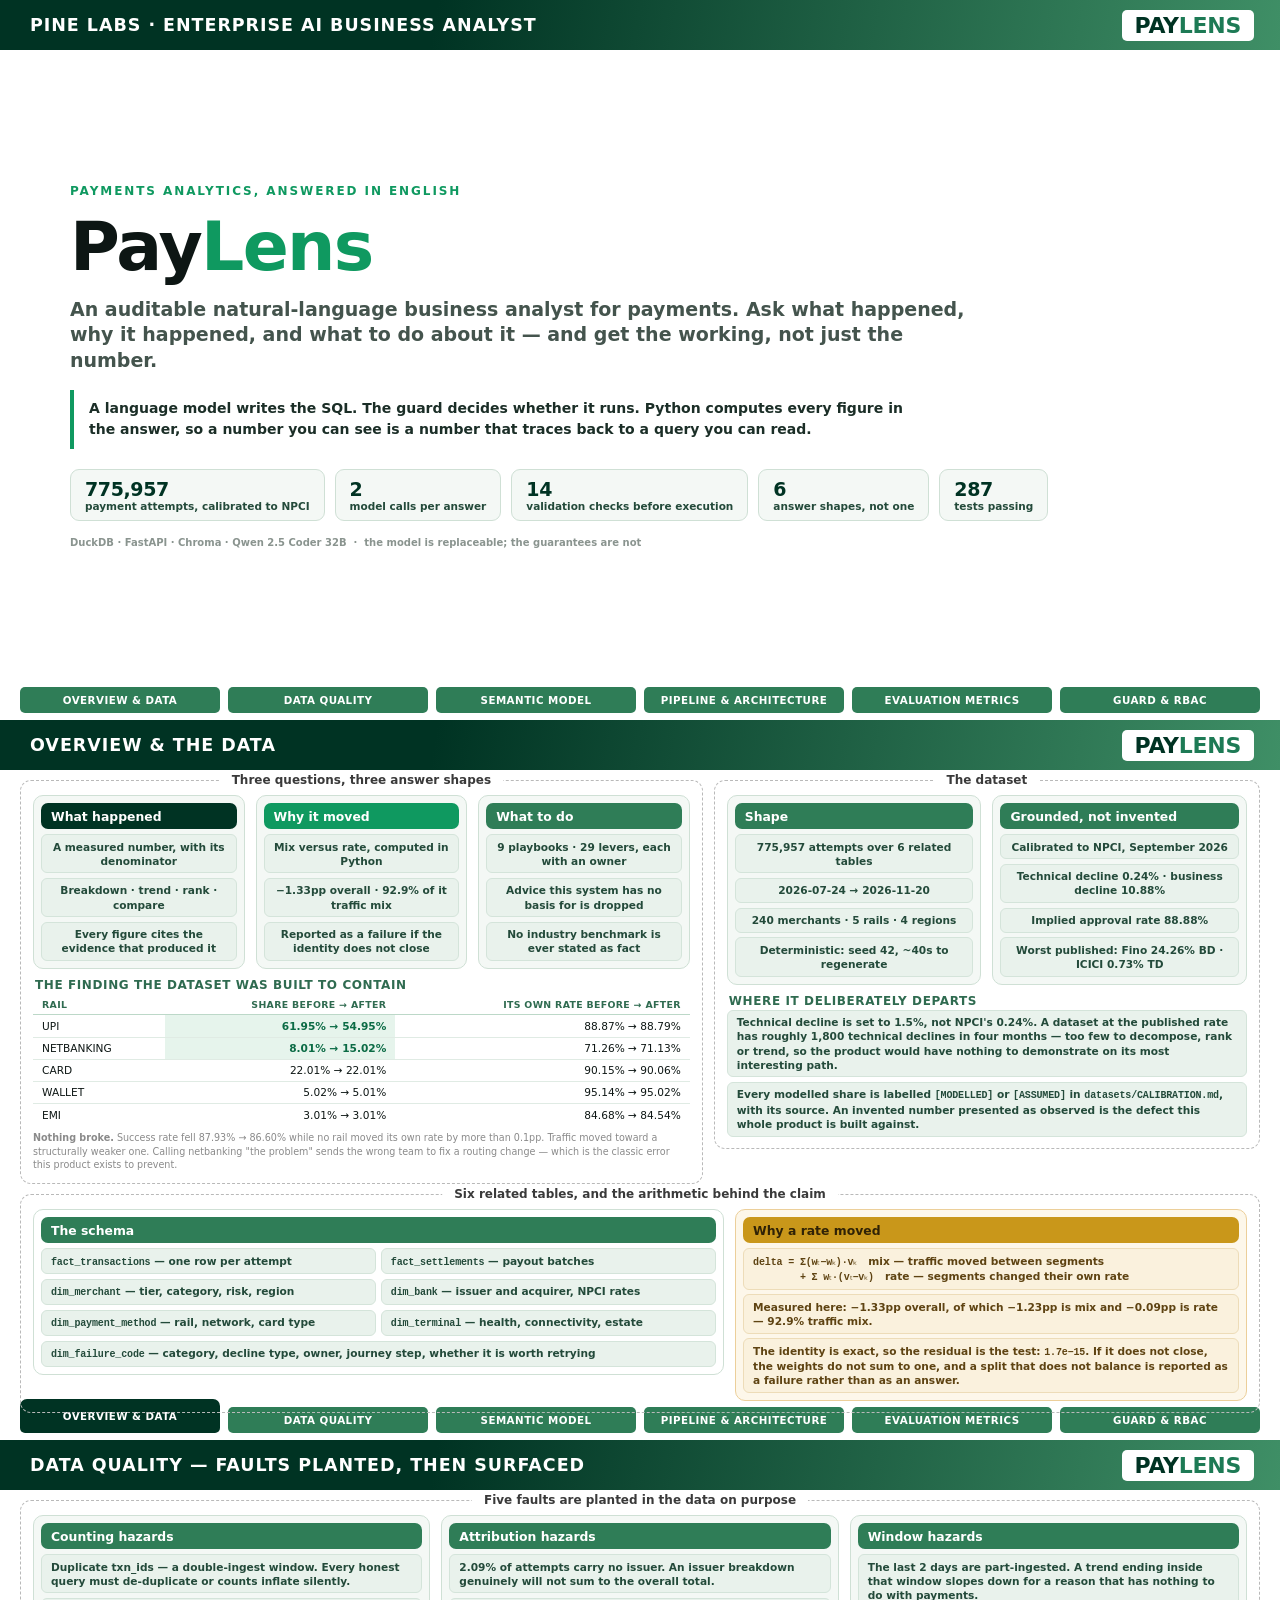
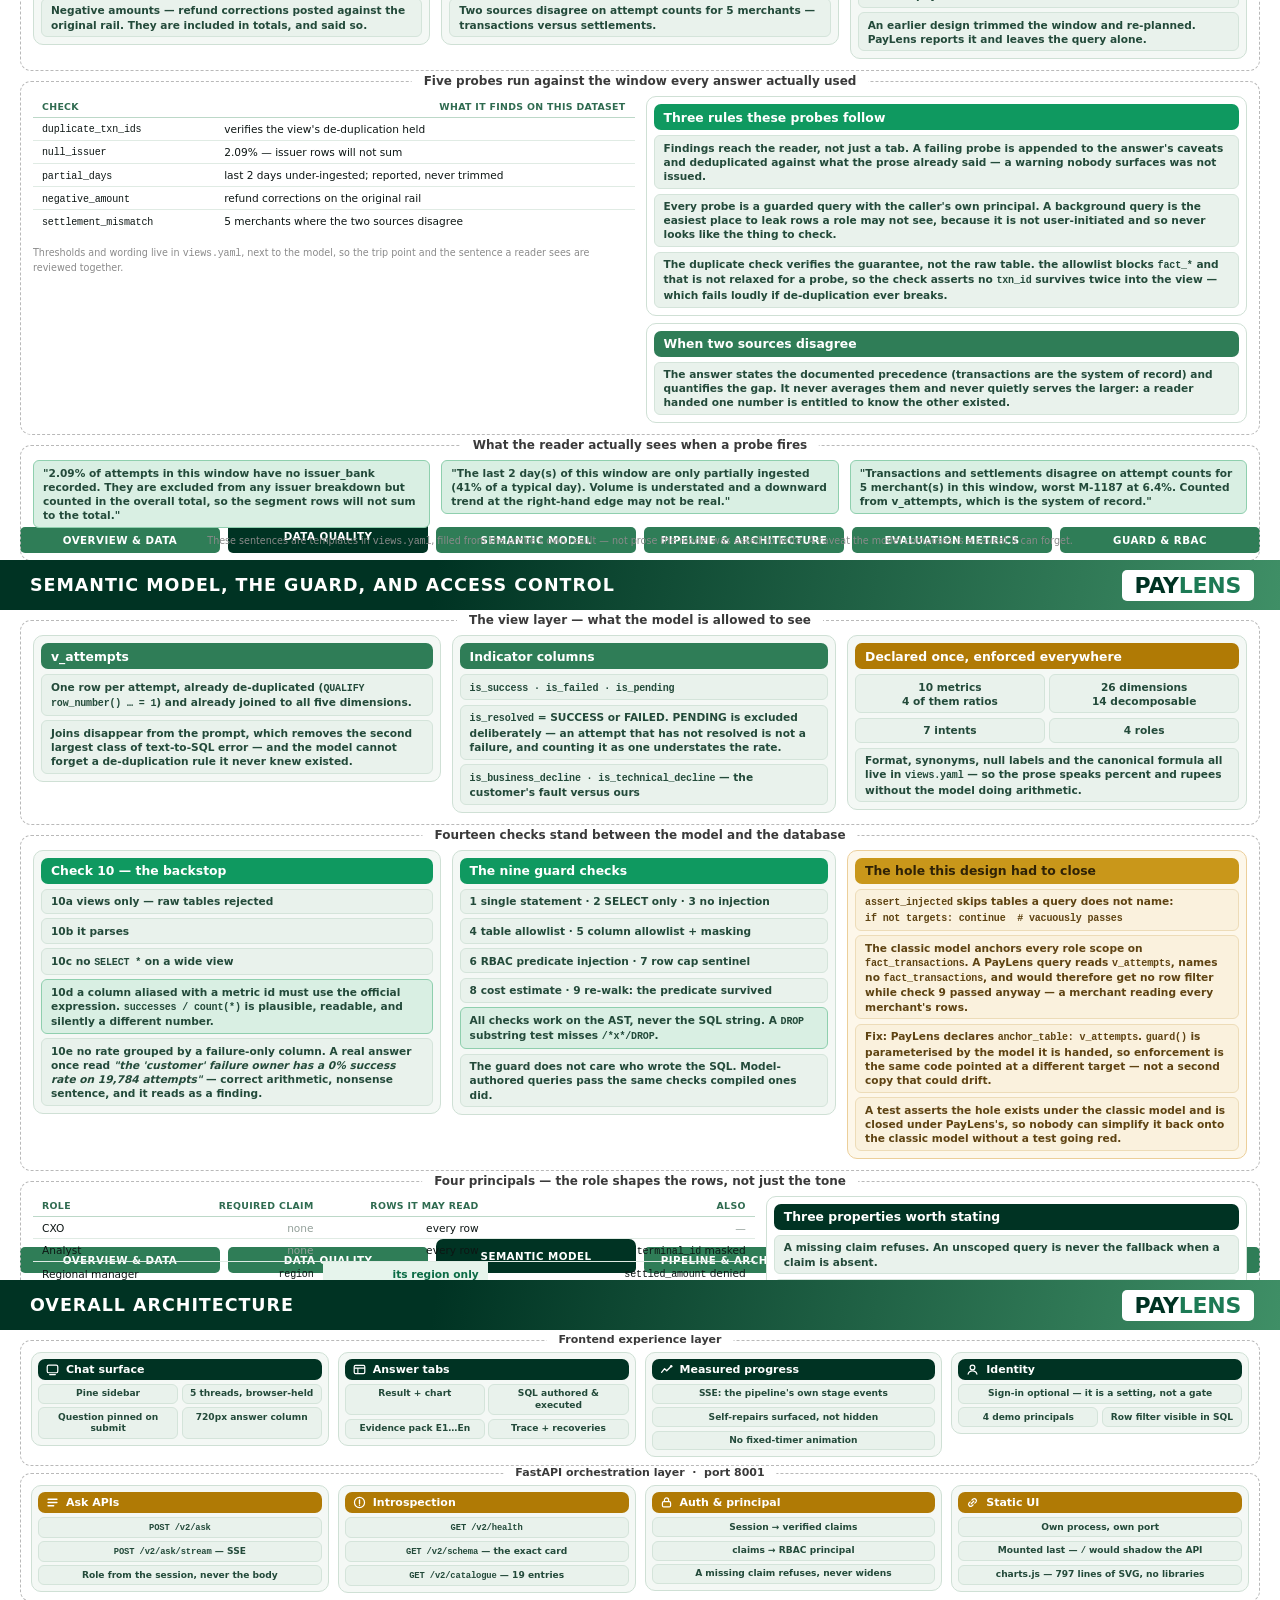
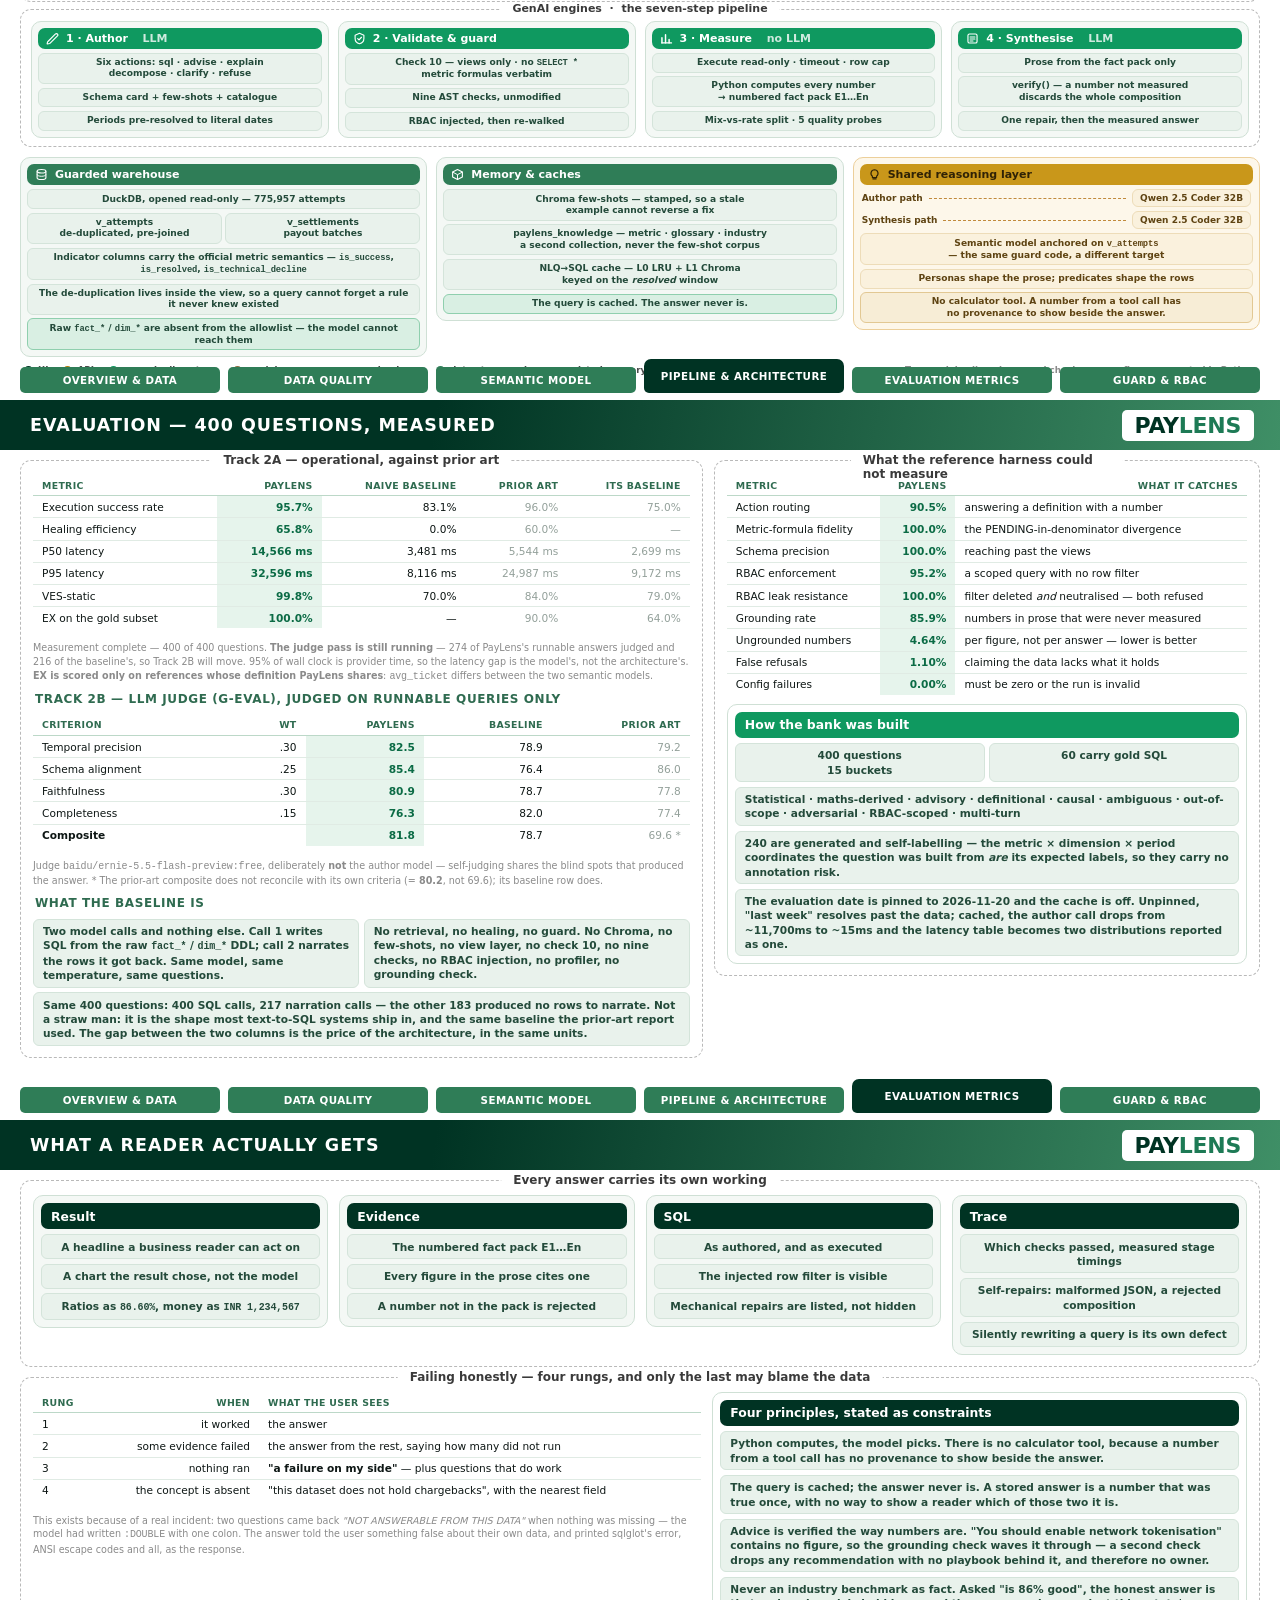
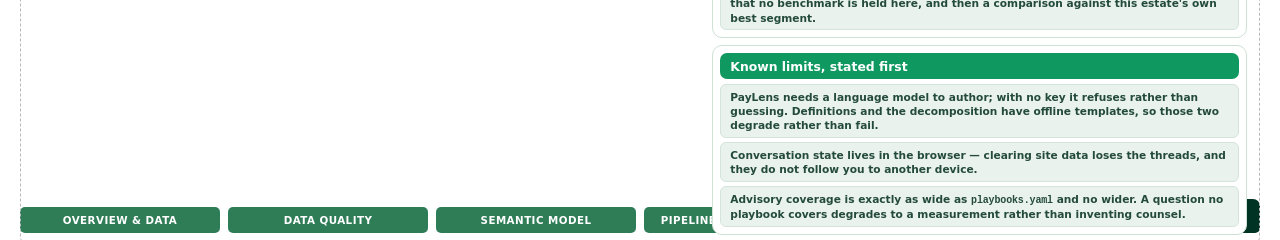
==== commit bc8c0996: "Dockerfile: build the views and the knowledge corpus The image could not build. The Chroma seeding s" ====
--- a/docs/paylens-deck.html
+++ b/docs/paylens-deck.html
@@ -789,7 +789,7 @@
               <td>—</td><td class="dim">90.0%</td><td class="dim">64.0%</td></tr>
         </tbody>
       </table>
-      <div class="tbl-note">Measurement complete — 400 of 400 questions. <b>The judge pass is still running</b> — 211 of PayLens's runnable answers judged and 134 of the baseline's, so Track 2B will move. 95% of wall clock is provider time, so the
+      <div class="tbl-note">Measurement complete — 400 of 400 questions. <b>The judge pass is still running</b> — 274 of PayLens's runnable answers judged and 216 of the baseline's, so Track 2B will move. 95% of wall clock is provider time, so the
         latency gap is the model's, not the architecture's. <b>EX is scored only
         on references whose definition PayLens shares</b>:
         <span class="mono">avg_ticket</span> differs between the two semantic
@@ -801,20 +801,20 @@
           <th>Baseline</th><th>Prior art</th></tr></thead>
         <tbody>
           <tr><td>Temporal precision</td><td>.30</td>
-              <td class="me">81.3</td>
-              <td>75.8</td><td class="dim">79.2</td></tr>
+              <td class="me">82.5</td>
+              <td>78.9</td><td class="dim">79.2</td></tr>
           <tr><td>Schema alignment</td><td>.25</td>
-              <td class="me">87.9</td>
-              <td>81.7</td><td class="dim">86.0</td></tr>
+              <td class="me">85.4</td>
+              <td>76.4</td><td class="dim">86.0</td></tr>
           <tr><td>Faithfulness</td><td>.30</td>
-              <td class="me">82.1</td>
-              <td>80.2</td><td class="dim">77.8</td></tr>
+              <td class="me">80.9</td>
+              <td>78.7</td><td class="dim">77.8</td></tr>
           <tr><td>Completeness</td><td>.15</td>
-              <td class="me">76.6</td>
-              <td>84.4</td><td class="dim">77.4</td></tr>
+              <td class="me">76.3</td>
+              <td>82.0</td><td class="dim">77.4</td></tr>
           <tr><td><b>Composite</b></td><td></td>
-              <td class="me">82.5</td>
-              <td>79.9</td><td class="dim">69.6 *</td></tr>
+              <td class="me">81.8</td>
+              <td>78.7</td><td class="dim">69.6 *</td></tr>
         </tbody>
       </table>
       <div class="tbl-note">Judge <span class="mono">baidu/ernie-5.5-flash-preview:free</span>, deliberately
